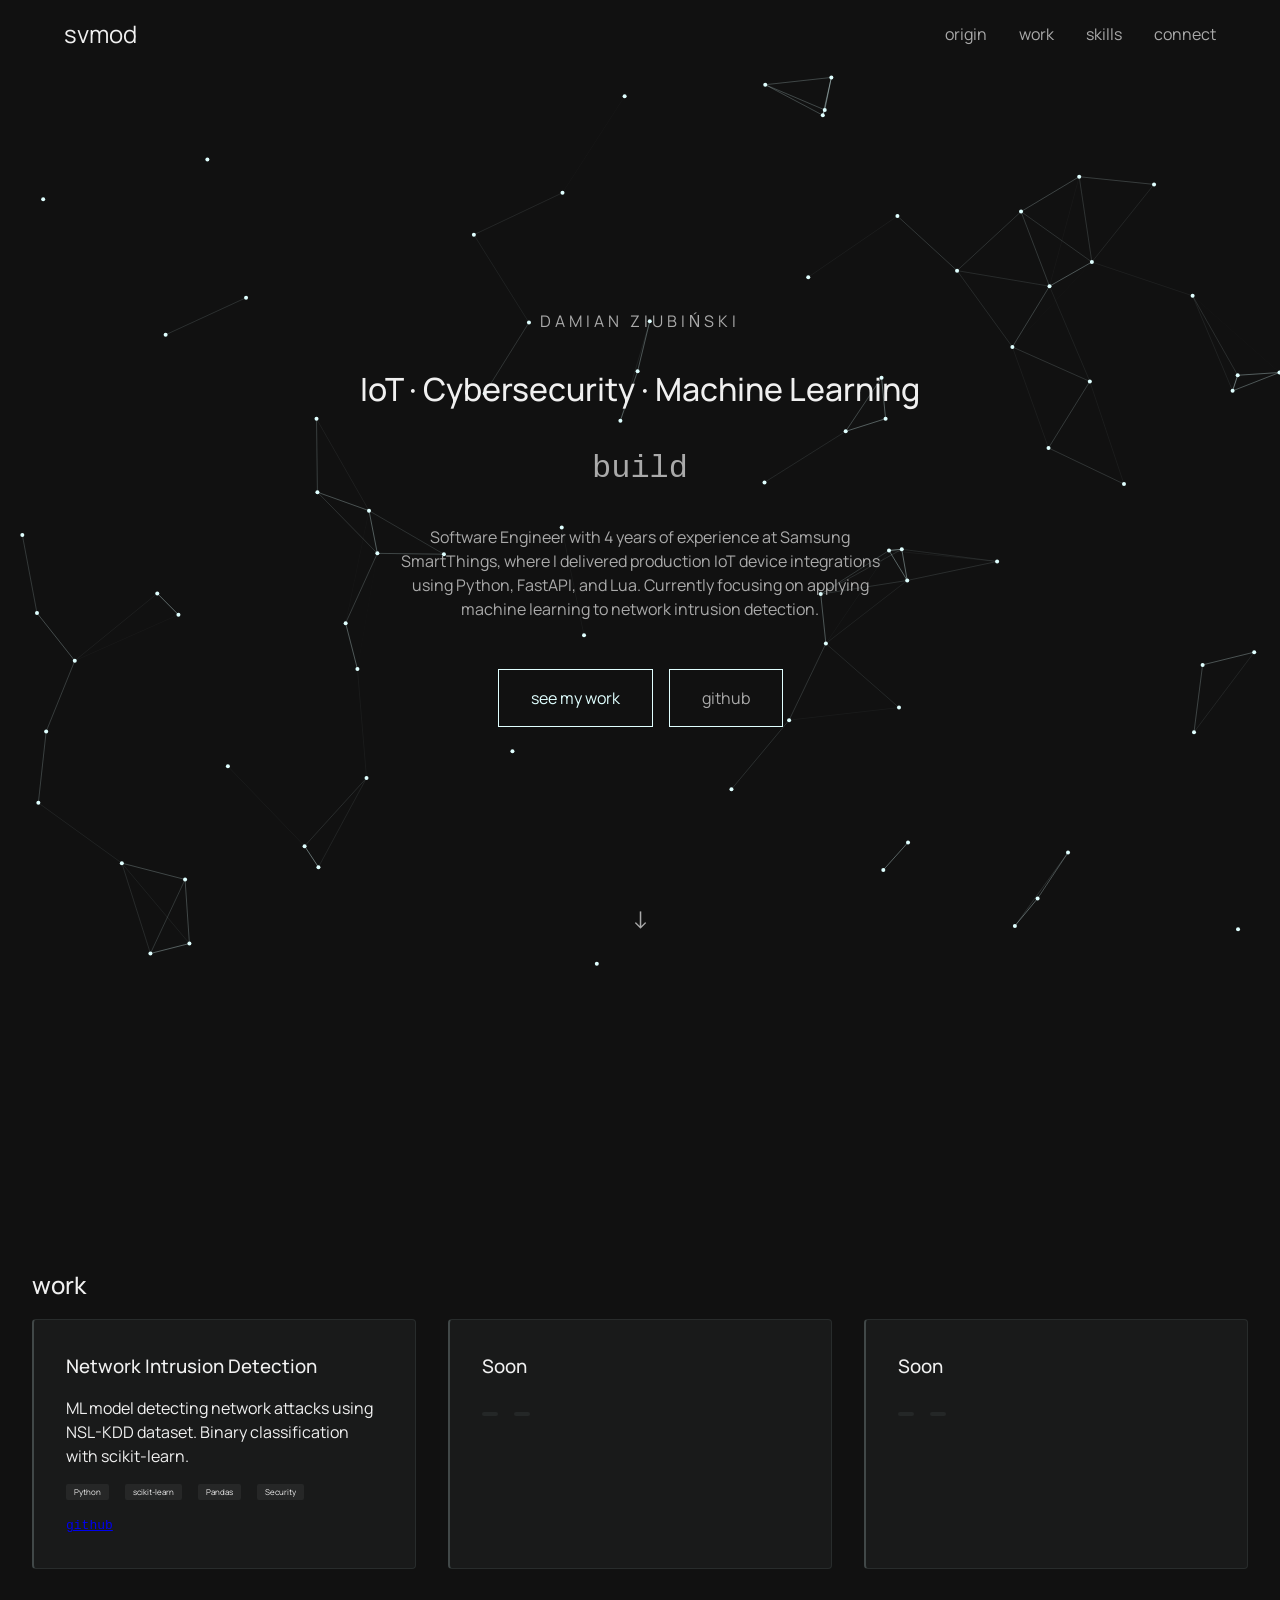
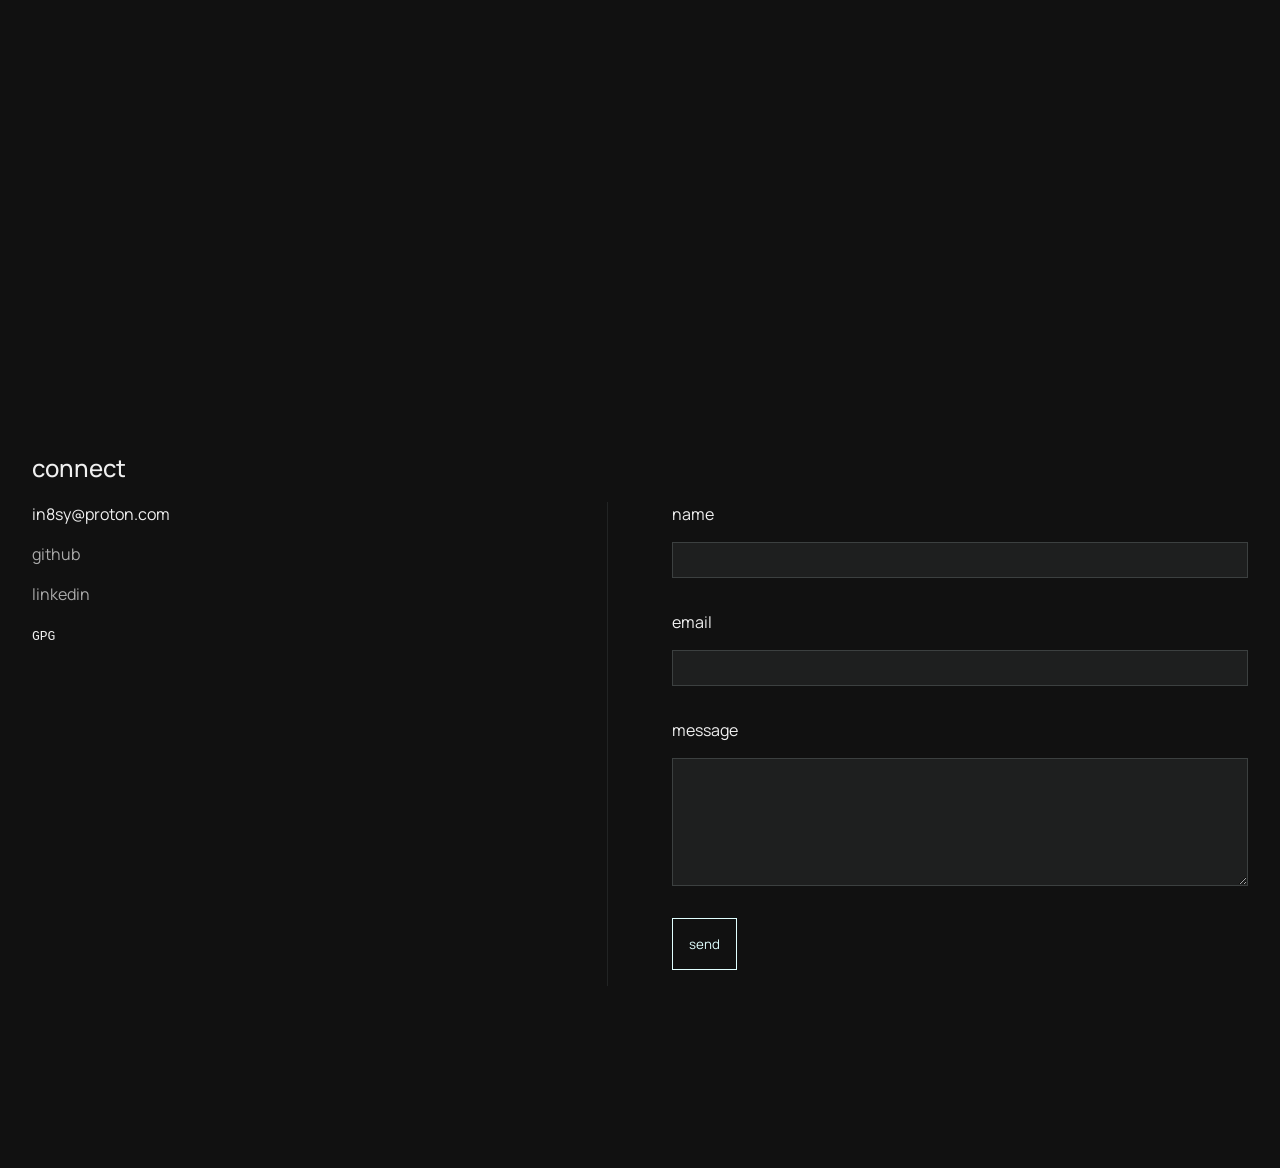
==== docs/index.html @ 34f1a05b "feat: restyle origin, add headera metatags, improve CSP" ====
<!doctype html>
<html lang="en">
    <head>
        <meta charset="UTF-8" />
        <meta name="viewport" content="width=device-width, initial-scale=1.0" />
        <meta
            http-equiv="Content-Security-Policy"
            content="default-src 'self'; form-action 'self' https://formspree.io; connect-src 'self' https://formspree.io"
        />
        <title>Damian-Ziubiński - IoT · Cybersecurity · ML Engineer</title>
        <meta
            name="description"
            content="Software engineer with 5 years in IT. Production IoT integrations at Samsung SmartThings — Python, FastAPI, Lua Edge Drivers. Postgraduate studies in machine learning and cybersecurity."
        />
        <link rel="canonical" href="https://svmod3.github.io/4ge/" />
        <meta name="referrer" content="strict-origin-when-cross-origin" />
        <meta name="theme-color" content="#111111" />

        <meta property="og:type" content="website" />
        <meta property="og:url" content="https://svmod3.github.io/4ge/" />
        <meta
            property="og:title"
            content="Damian-Ziubiński - IoT · Cybersecurity · ML "
        />
        <meta
            property="og:description"
            content="Production IoT at Samsung SmartThings. ML applied to network security."
        />

        <link
            rel="preload"
            href="./assets/fonts/manrope-v20-latin-regular.woff2"
            as="font"
            type="font/woff2"
            crossorigin
        />
        <link
            rel="preload"
            href="./assets/fonts/manrope-v20-latin-500.woff2"
            as="font"
            type="font/woff2"
            crossorigin
        />

        <link rel="stylesheet" href="./css/style.css" />
        <script src="./js/main.js" defer></script>

        <script type="application/ld+json">
            {
                "@context": "https://schema.org",
                "@type": "Person",
                "name": "Damian Ziubiński",
                "alternateName": "svmod",
                "url": "https://svmod3.github.io/4ge/",
                "jobTitle": "Software Engineer — IoT, Cybersecurity, ML",
                "worksFor": { "@type": "Organization", "name": "Samsung" },
                "sameAs": [
                    "https://github.com/svmod3",
                    "https://www.linkedin.com/in/TWOJ-LINKEDIN/"
                ],
                "knowsAbout": [
                    "IoT",
                    "Cybersecurity",
                    "Machine Learning",
                    "Python",
                    "FastAPI",
                    "Lua"
                ]
            }
        </script>
    </head>
    <body>
        <header>
            <a id="logo" class="logo" href="#">svmod</a>
            <nav id="menu" class="menu-style">
                <ul id="menu-container" class="menu-container">
                    <li><a href="#origin">origin</a></li>
                    <li><a href="#work">work</a></li>
                    <li><a href="#skills">skills</a></li>
                    <li><a href="#connect">connect</a></li>
                </ul>
            </nav>
        </header>

        <main>
            <section id="origin" class="section-container">
                <canvas id="origin-canvas" aria-hidden="true"> </canvas>
                <div id="origin-container">
                    <p class="origin-kicker">Damian Ziubiński</p>
                    <h1 class="origin-header">
                        IoT · Cybersecurity · Machine&nbsp;Learning
                    </h1>
                    <p
                        id="origin-rotator"
                        class="origin-rotator"
                        aria-hidden="true"
                    >
                        build
                    </p>

                    <p class="origin-pitch">
                        Software Engineer with 4 years of experience at Samsung
                        SmartThings, where I delivered production IoT device
                        integrations using Python, FastAPI, and Lua. Currently
                        focusing on applying machine learning to network
                        intrusion detection.
                    </p>

                    <div class="origin-links">
                        <a class="btn btn-primary" href="#work">see my work</a>
                        <a
                            class="btn"
                            href="https://github.com/svmod3"
                            target="_blank"
                            rel="noreferrer noopener"
                            >github</a
                        >
                    </div>
                </div>
                <a
                    class="scroll-hint"
                    href="#about"
                    aria-hidden="true"
                    tabindex="-1"
                    >↓</a
                >
            </section>
            <section id="work" class="section-container">
                <div id="work-content">
                    <h2 id="work-header">work</h2>
                    <div id="work-container" class="work-container">
                        <article class="work-article">
                            <h3>Network Intrusion Detection</h3>
                            <p>
                                ML model detecting network attacks using NSL-KDD
                                dataset. Binary classification with
                                scikit-learn.
                            </p>
                            <div class="work-tags">
                                <span>Python</span>
                                <span>scikit-learn</span>
                                <span>Pandas</span>
                                <span>Security</span>
                            </div>

                            <a
                                href="https://github.com/svmod3/network-intrusion-detection"
                                target="_blank"
                                rel="noreferrer noopener"
                            >
                                <code>github</code>
                            </a>
                        </article>
                        <article class="work-article">
                            <h3>Soon</h3>
                            <p></p>
                            <div class="work-tags">
                                <span></span>
                                <span></span>
                            </div>
                            <a
                                class="work-github-tag"
                                href="https://github.com/svmod3"
                                target="_blank"
                                rel="noreferrer noopener"
                                ><code></code
                            ></a>
                        </article>

                        <article class="work-article">
                            <h3>Soon</h3>
                            <p></p>
                            <div class="work-tags">
                                <span></span>
                                <span></span>
                            </div>
                            <a
                                class="work-github-tag"
                                href="https://github.com/svmod3"
                                target="_blank"
                                rel="noreferrer noopener"
                                ><code></code
                            ></a>
                        </article>
                    </div>
                </div>
            </section>
            <section id="connect" class="section-container">
                <div id="connect-content">
                    <h2>connect</h2>
                    <div id="connect-grid">
                        <address>
                            <span id="contact-email">e-mail</span>
                            <a
                                href="github"
                                target="_blank"
                                rel="noreferrer noopener"
                                >github</a
                            >
                            <a
                                href="www.linkedin.com/user"
                                target="_blank"
                                rel="noreferrer noopener"
                                >linkedin</a
                            >
                            <p><code>GPG</code></p>
                        </address>
                        <form>
                            <label for="name-input">name</label>
                            <input id="name-input" type="text" />
                            <span id="name-error" class="form-error"></span>
                            <label for="email-input">email</label>
                            <input id="email-input" type="email" />
                            <span id="email-error" class="form-error"></span>
                            <label for="message-input">message</label>
                            <textarea
                                id="message-input"
                                maxlength="500"
                            ></textarea>
                            <span id="message-error" class="form-error"></span>
                            <button type="submit">send</button>
                            <span
                                id="success-message"
                                class="form-success"
                            ></span>
                        </form>
                    </div>
                </div>
            </section>
        </main>
        <footer></footer>
    </body>
</html>
---- docs/css/style.css ----
@font-face {
    font-family: Manrope;
    src: url("../assets/fonts/manrope-v20-latin-300.woff2") format("woff2");
    font-weight: 300;
    font-style: normal;
    font-display: swap;
}

@font-face {
    font-family: Manrope;
    src: url("../assets/fonts/manrope-v20-latin-regular.woff2") format("woff2");
    font-weight: 400;
    font-style: normal;
    font-display: swap;
}

@font-face {
    font-family: Manrope;
    src: url("../assets/fonts/manrope-v20-latin-500.woff2") format("woff2");
    font-weight: 500;
    font-style: normal;
    font-display: swap;
}

@font-face {
    font-family: Manrope;
    src: url("../assets/fonts/manrope-v20-latin-700.woff2") format("woff2");
    font-weight: 700;
    font-style: normal;
    font-display: swap;
}

:root {
    --color-bg: #111111;
    --color-accent: #e0ffff;
    --color-text: #f0f0f0;
    --color-text-secondary: #aaaaaa;
    --color-error: darkred;
    --text-family: Manrope, sans-serif;

    --font-size-sm: 0.5rem;
    --font-size-md: 1rem;
    --font-size-lg: 1.5rem;
    --font-size-xl: 2rem;
    --font-size-2xl: 2.5rem;
    --font-size-3xl: 3rem;
    --font-size-4xl: 4rem;
    --font-size-5xl: 5rem;

    --space-xs: 4px;
    --space-sm: 8px;
    --space-md: 16px;
    --space-lg: 32px;
    --space-xl: 64px;
    --space-2xl: 128px;

    --transition-base: 0.3s ease;
}

*,
*::after,
*::before {
    box-sizing: border-box;
    margin: 0;
    padding: 0;
}

html {
    scroll-behavior: smooth;
}
body {
    background-color: var(--color-bg);
    font-family: var(--text-family);
    color: var(--color-text);
    margin: 0;
    min-height: 100vh;
    line-height: 1.5;
}

img,
video,
svg {
    display: block;
    max-width: 100%;
}

h1,
h2,
h3,
h4,
h5,
h6 {
    font-weight: 500;
}

header {
    position: sticky;
    top: 0;
    display: flex;
    justify-content: space-between;
    align-items: center;
    z-index: 10;
    padding: var(--space-md) var(--space-xl);
}

nav ul {
    display: flex;
    flex-direction: row;
    gap: var(--space-lg);
    list-style: none;
    padding: 0;
    z-index: 10;
}

nav ul li a {
    color: var(--color-text-secondary);
    text-decoration: none;
    transition: var(--transition-base);
}

nav ul li a:hover {
    color: var(--color-accent);
}

.logo {
    color: var(--color-text);
    text-decoration: none;
    font-size: var(--font-size-lg);
    transition: var(--transition-base);
    z-index: 10;
}

.logo:hover {
    color: var(--color-accent);
}

.section-container {
    position: relative;
    display: flex;
    justify-content: center;
    align-items: center;
    min-height: 100dvh;
}

#origin-canvas {
    position: absolute;
    top: 0;
    left: 0;
    width: 100%;
    height: 100%;
    z-index: 0;
}

#origin-container {
    position: relative;
    display: flex;
    flex-direction: column;
    align-items: center;
    z-index: 1;
    gap: var(--space-lg);
    padding: var(--space-lg);
    text-align: center;
}

.origin-kicker {
    font-size: var(--font-size-md);
    color: var(--color-text-secondary);
    letter-spacing: 0.25em;
    text-transform: uppercase;
}

.origin-rotator {
    font-family: monospace;
    font-size: var(--space-lg);
    color: var(--color-text-secondary);
    min-height: 1.4rem;
}

.origin-pitch {
    max-width: 48ch;
    color: var(--color-text-secondary);
}

#origin-container .origin-github-tag {
    display: block;
    text-align: center;
    text-decoration: inherit;
    font-size: var(--font-size-md);
    color: var(--color-text-secondary);
    transition: var(--transition-base);
}

#origin-container .origin-github-tag:hover {
    color: var(--color-accent);
}

.origin-header {
    font-size: var(--font-size-xl);
}

#origin-main-description {
    text-align: center;
    font-size: var(--font-size-lg);
    color: var(--color-text-secondary);
    letter-spacing: 0.15em;
    text-transform: lowercase;
    margin-bottom: var(--space-md);
}

.origin-links {
    display: flex;
    gap: var(--space-md);
    margin-top: var(--space-md);
}

.btn {
    display: inline-block;
    padding: var(--space-md) var(--space-lg);
    color: var(--color-text-secondary);
    text-decoration: none;
    border: 1px solid var(--color-accent);
    transition: var(--transition-base);
}

.btn:hover {
    color: var(--color-accent);
    border-color: var(--color-accent);
}

.btn-primary {
    color: var(--color-accent);
    border-color: var(--color-accent);
}

.btn-primary:hover {
    background: rgba(224, 255, 255, 0.08);
}

.scroll-hint {
    position: absolute;
    bottom: var(--space-lg);
    left: 50%;
    transform: translateX(-50%);
    color: var(--color-text-secondary);
    text-decoration: none;
    font-size: var(--font-size-lg);
    animation: bob 2s ease-in-out infinite;
    z-index: 1;
}

#work-content {
    display: flex;
    flex-direction: column;
    width: 100%;
    max-width: 1400px;
    padding: var(--space-lg);
    gap: var(--space-md);
}

#work-container {
    display: grid;
    grid-template-columns: repeat(auto-fit, minmax(300px, 1fr));
    width: 100%;
    gap: var(--space-lg);
}

#work-container .work-github-tag {
    display: block;
    text-decoration: inherit;
    font-size: var(--font-size-md);
    color: var(--color-text-secondary);
    transition: var(--transition-base);
    margin-top: auto;
}

#work-container .work-github-tag:hover {
    color: var(--color-accent);
}

.work-article {
    background: rgba(224, 255, 255, 0.04);
    padding: var(--space-lg);
    display: flex;
    flex-direction: column;
    gap: var(--space-md);
    border-radius: 4px;
    border: 1px solid rgba(224, 255, 255, 0.08);
    border-left: 2px solid rgba(224, 255, 255, 0.2);
    transition:
        background var(--transition-base),
        border-color var(--transition-base),
        border-left-color var(--transition-base);
}

.work-article:hover {
    background: rgba(224, 255, 255, 0.06);
    border-color: rgba(224, 255, 255, 0.12);
    border-left-color: var(--color-accent);
}

.work-tags {
    display: flex;
    flex-wrap: wrap;
    gap: var(--space-md);
}

.work-tags span {
    background: rgba(224, 255, 255, 0.06);
    padding: 2px 8px;
    font-size: var(--font-size-sm);
    border-radius: 2px;
}

.work-article a {
    width: 25%;
}

.work-article a code {
    text-align: left;
    display: block;
    width: 100%;
}

#connect-content {
    display: flex;
    flex-direction: column;
    width: 100%;
    max-width: 1400px;
    padding: var(--space-lg);
    gap: var(--space-md);
}

#connect-grid {
    display: grid;
    grid-template-columns: 1fr 1fr;
    gap: var(--space-xl);
}

address {
    display: flex;
    flex-direction: column;
    font-style: normal;
    gap: var(--space-md);
    border-right: 1px solid rgba(224, 255, 255, 0.08);
    padding-right: var(--space-xl);
}

address a {
    color: var(--color-text-secondary);
    text-decoration: none;
    transition: var(--transition-base);
}

address a:hover {
    color: var(--color-accent);
}

form {
    display: flex;
    flex-direction: column;
    gap: var(--space-md);
}
textarea {
    min-height: var(--space-2xl);
}

input,
textarea {
    font-family: inherit;
    background: rgba(224, 255, 255, 0.06);
    border: 1px solid rgba(224, 255, 255, 0.15);
    color: var(--color-text-secondary);
    padding: var(--space-sm);
}

input:focus,
textarea:focus {
    outline: none;
    border-color: var(--color-accent);
}

button {
    font-family: inherit;
    border: 1px solid var(--color-accent);
    color: var(--color-accent);
    background: transparent;
    padding: var(--space-md);
    cursor: pointer;
    transition: var(--transition-base);
    align-self: flex-start;
}

.form-success {
    color: var(--color-accent);
    font-size: var(--font-size-md);
}

.form-error {
    display: block;
    font-size: var(--font-size-md);
    color: var(--color-error);
}

button:hover {
    background: rgba(224, 255, 255, 0.06);
}
@media (max-width: 768px) {
    #origin-container h1 {
        font-size: var(--font-size-2xl);
    }
    #connect-grid {
        grid-template-columns: 1fr;
    }
    header {
        padding: var(--space-md) var(--space-md);
    }
    .logo {
        font-size: var(--font-size-lg);
    }
}

@keyframes glitch {
    0% {
        transform: none;
        text-shadow: none;
        opacity: 1;
    }
    8% {
        transform: skewX(-15deg) translateX(-4px);
        text-shadow:
            4px 0 #ff0040,
            -4px 0 #00ffff;
        opacity: 0.8;
    }
    11% {
        transform: skewX(12deg) translateX(3px);
        text-shadow:
            -3px 0 #ff0040,
            3px 0 #00ffff;
        opacity: 0.9;
    }
    14% {
        transform: none;
        text-shadow: none;
        opacity: 1;
    }
    35% {
        transform: none;
        text-shadow: none;
        opacity: 1;
    }
    36% {
        transform: skewX(-8deg) translateX(5px);
        text-shadow: 5px 0 #ff0040;
        opacity: 0.7;
    }
    38% {
        transform: skewX(20deg) translateX(-2px);
        text-shadow: -2px 0 #00ffff;
        opacity: 0.9;
    }
    40% {
        transform: none;
        text-shadow: none;
        opacity: 1;
    }
    73% {
        transform: none;
        text-shadow: none;
        opacity: 1;
    }
    74% {
        transform: skewX(5deg) translateX(-3px);
        text-shadow:
            3px 0 #ff0040,
            -1px 0 #00ffff;
        opacity: 0.8;
    }
    76% {
        transform: none;
        text-shadow: none;
        opacity: 1;
    }
    100% {
        transform: none;
        text-shadow: none;
        opacity: 1;
    }
}

.glitch {
    animation: glitch 0.4s steps(1) forwards;
}
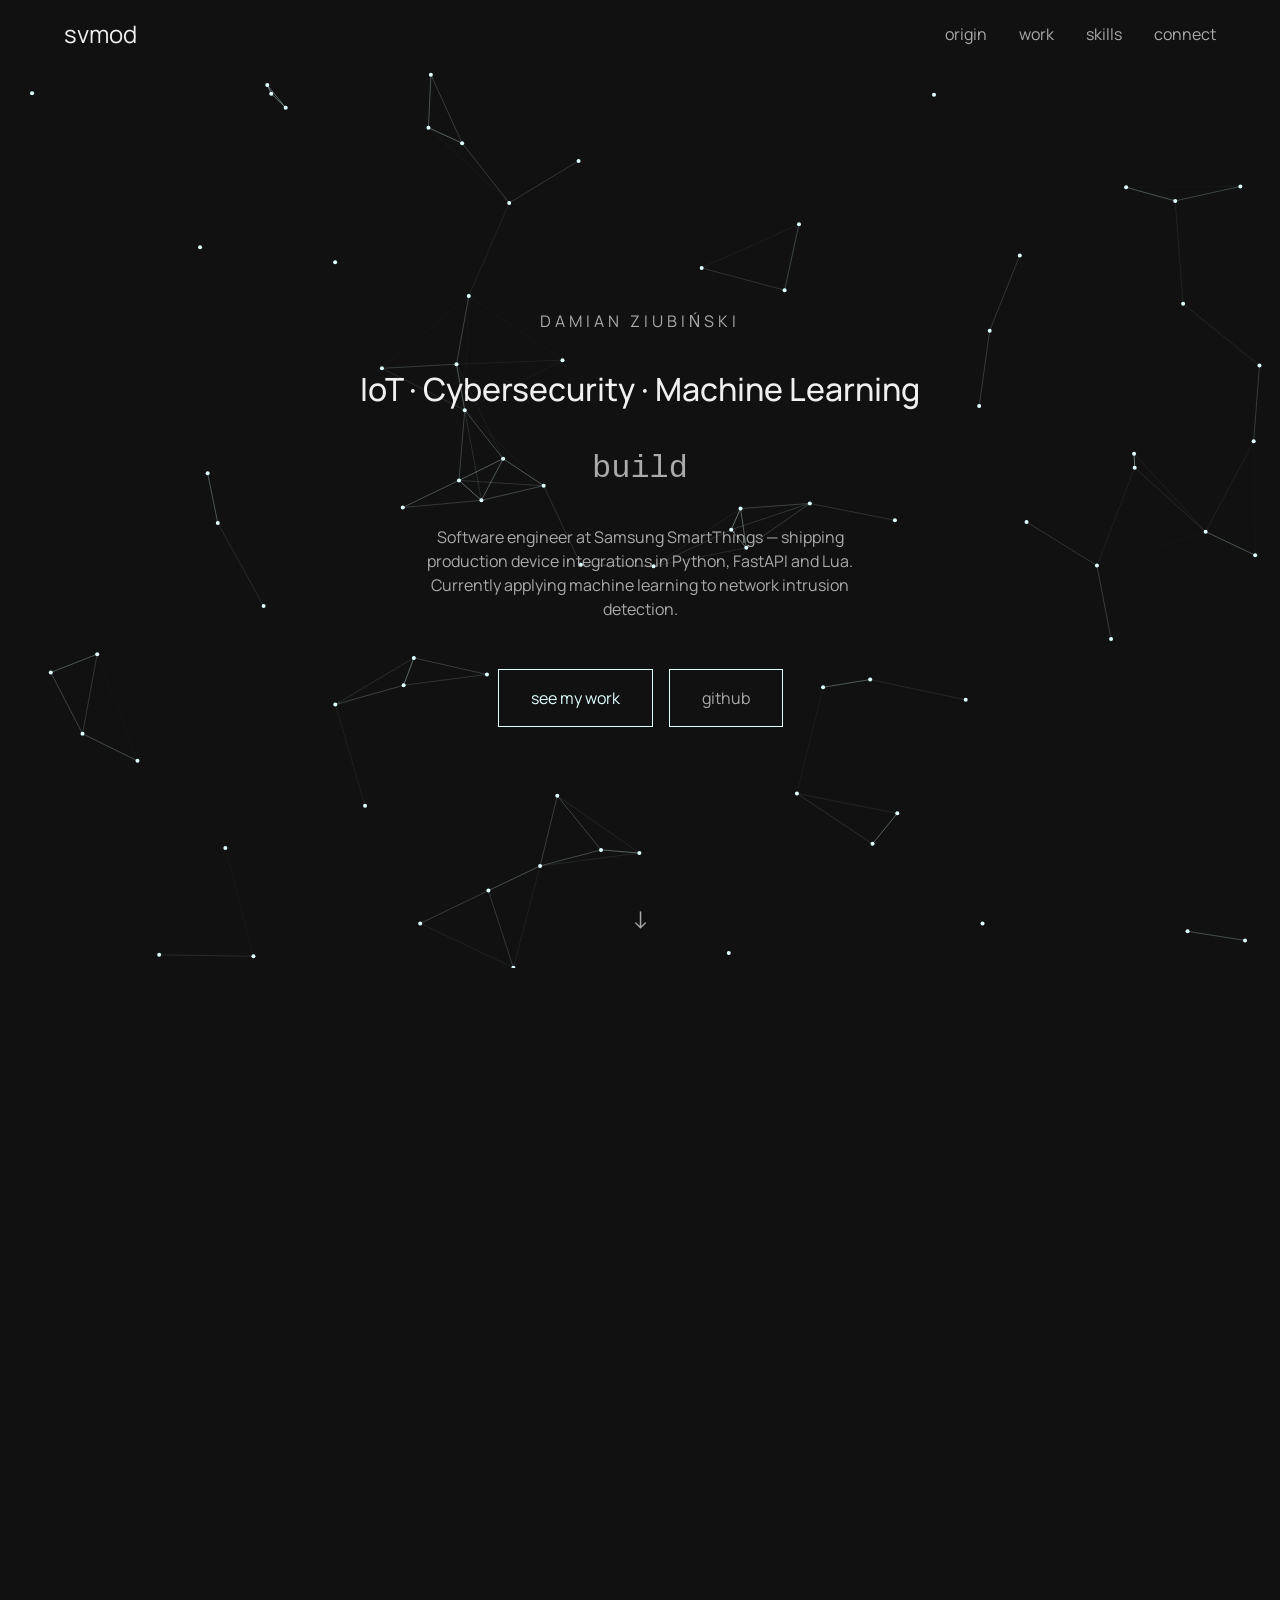
==== commit 0e6163c9: "feat: add sections reveal animation" ====
--- a/docs/index.html
+++ b/docs/index.html
@@ -99,10 +99,9 @@
                     </p>
 
                     <p class="origin-pitch">
-                        Software Engineer with 4 years of experience at Samsung
-                        SmartThings, where I delivered production IoT device
-                        integrations using Python, FastAPI, and Lua. Currently
-                        focusing on applying machine learning to network
+                        Software engineer at Samsung SmartThings — shipping
+                        production device integrations in Python, FastAPI and
+                        Lua. Currently applying machine learning to network
                         intrusion detection.
                     </p>
 
@@ -126,7 +125,7 @@
                 >
             </section>
             <section id="work" class="section-container">
-                <div id="work-content">
+                <div id="work-content" class="section-content">
                     <h2 id="work-header">work</h2>
                     <div id="work-container" class="work-container">
                         <article class="work-article">
@@ -186,7 +185,7 @@
                 </div>
             </section>
             <section id="connect" class="section-container">
-                <div id="connect-content">
+                <div id="connect-content" class="section-content">
                     <h2>connect</h2>
                     <div id="connect-grid">
                         <address>
--- a/docs/css/style.css
+++ b/docs/css/style.css
@@ -141,7 +141,14 @@
     align-items: center;
     min-height: 100dvh;
 }
-
+.section-content {
+    display: flex;
+    flex-direction: column;
+    width: 100%;
+    max-width: 1200px;
+    padding: var(--space-lg);
+    gap: var(--space-lg);
+}
 #origin-canvas {
     position: absolute;
     top: 0;
@@ -404,6 +411,20 @@
 button:hover {
     background: rgba(224, 255, 255, 0.06);
 }
+
+.reveal {
+    opacity: 0;
+    transform: translateY(16px);
+    transition:
+        opacity 0.6s ease,
+        transform 0.6s ease;
+}
+
+.reveal.revealed {
+    opacity: 1;
+    transform: none;
+}
+
 @media (max-width: 768px) {
     #origin-container h1 {
         font-size: var(--font-size-2xl);
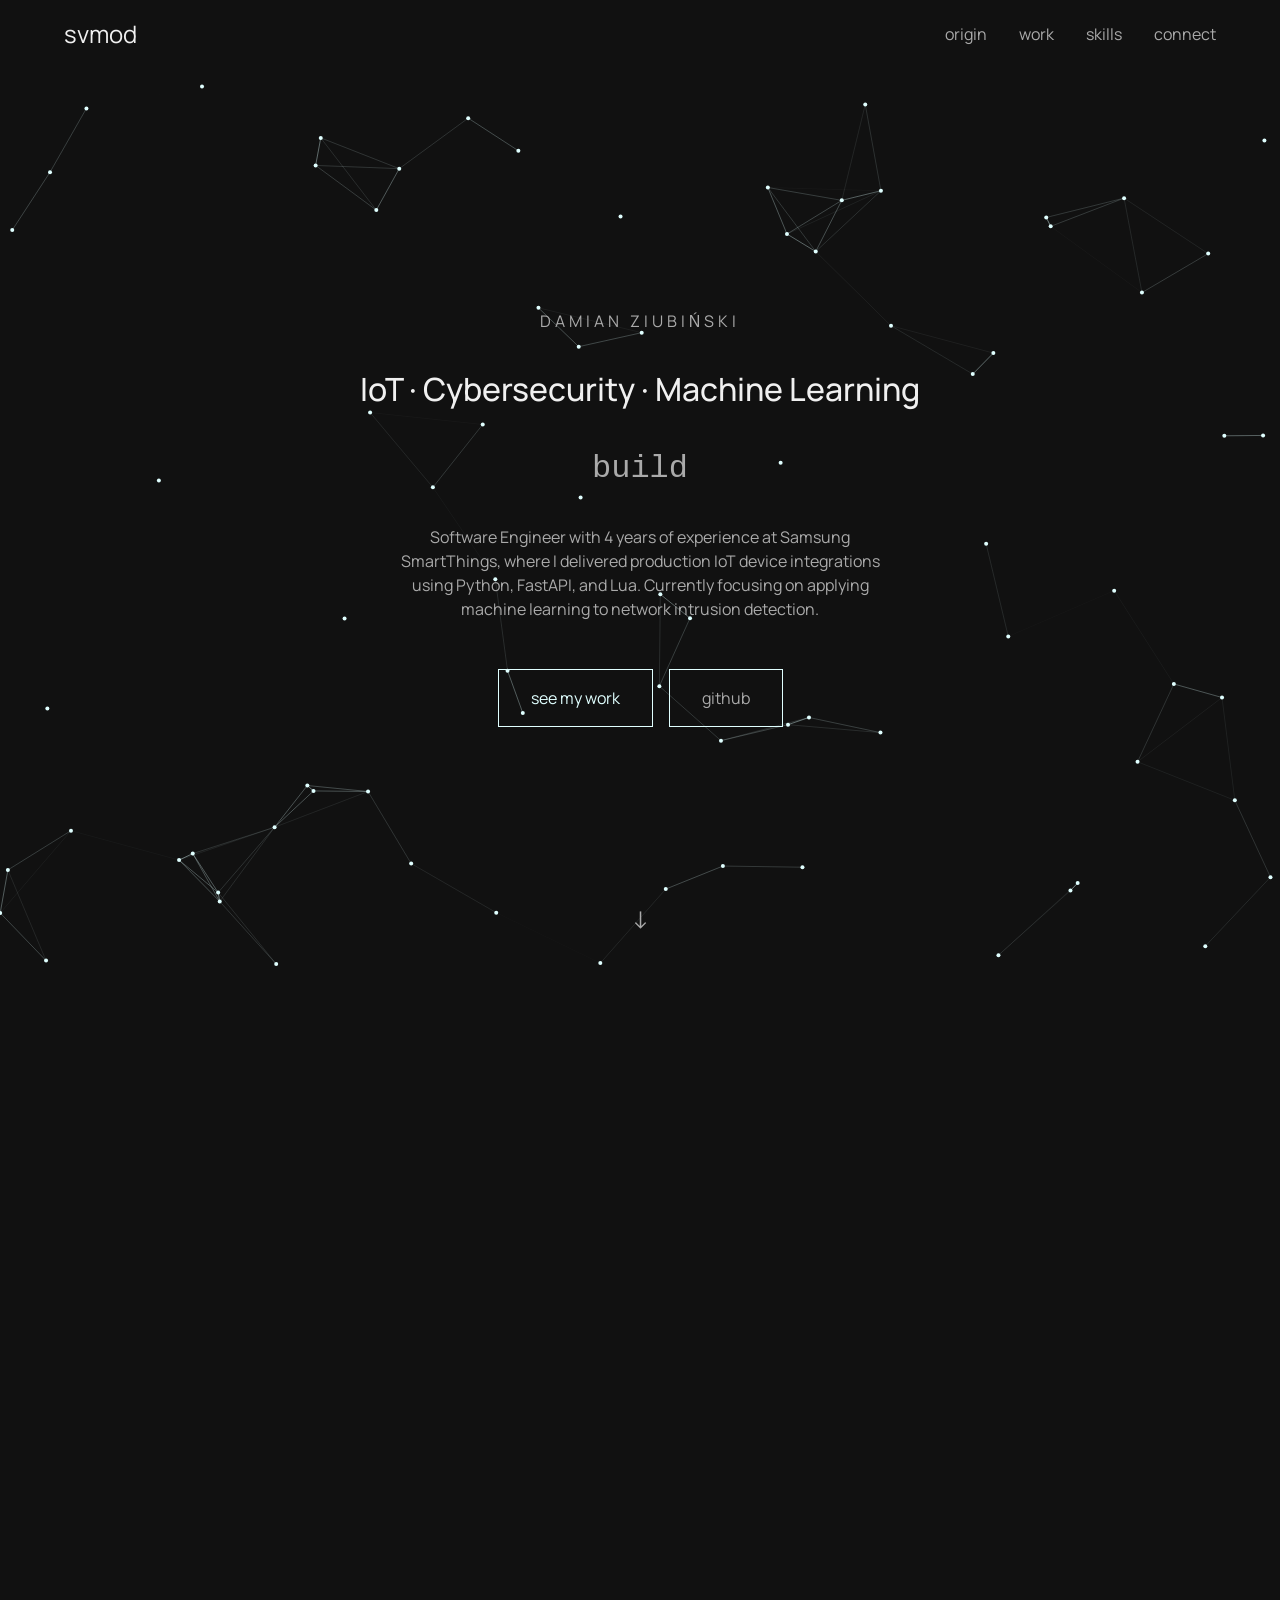
==== commit f12e2b07: "feat: add about section restyle section container class" ====
--- a/docs/index.html
+++ b/docs/index.html
@@ -99,9 +99,10 @@
                     </p>
 
                     <p class="origin-pitch">
-                        Software engineer at Samsung SmartThings — shipping
-                        production device integrations in Python, FastAPI and
-                        Lua. Currently applying machine learning to network
+                        Software Engineer with 4 years of experience at Samsung
+                        SmartThings, where I delivered production IoT device
+                        integrations using Python, FastAPI, and Lua. Currently
+                        focusing on applying machine learning to network
                         intrusion detection.
                     </p>
 
@@ -124,6 +125,62 @@
                     >↓</a
                 >
             </section>
+
+            <section id="about" class="section-container">
+                <div class="section-content">
+                    <h2><span class="section-prefix">01</span> about</h2>
+
+                    <div class="about-grid">
+                        <div class="about-text">
+                            <p>
+                                Over 5 years in IT. At
+                                <strong>Samsung SmartThings</strong>, I built
+                                and maintained production integrations for IoT
+                                devices — Python/FastAPI services and Lua Edge
+                                Drivers running on hubs in real households,
+                                where an update that broke device pairing meant
+                                a support ticket, not just a code review
+                                comment.
+                            </p>
+                            <p>
+                                I hold a Bachelor's degree in
+                                <strong>cybersecurity</strong> and have
+                                completed a postgraduate program in
+                                <strong>machine learning</strong>. My core focus
+                                is on gaining expert-level knowledge in applying
+                                machine learning to cybersecurity, leveraging ML
+                                to monitor and protect rapidly growing attack
+                                surfaces at scale.
+                            </p>
+                            <p class="about-aside">
+                                Off keyboard: 3:23 marathon, 100&nbsp;km ultra,
+                                Muay Thai. Same approach — consistent work over
+                                long distances.
+                            </p>
+                        </div>
+                        <ul class="about-facts">
+                            <li>
+                                <strong>Samsung SmartThings</strong>
+                                production IoT — Python / FastAPI / Lua Edge
+                                Drivers
+                            </li>
+                            <li>
+                                <strong>Bachelor's degree - Cybersec</strong>
+                                cybersecurity studies, completed
+                            </li>
+                            <li>
+                                <strong>Postgraduate - ML</strong>
+                                machine learning studies, completed
+                            </li>
+                            <li>
+                                <strong>5 yrs</strong>
+                                professional experience in IT
+                            </li>
+                        </ul>
+                    </div>
+                </div>
+            </section>
+
             <section id="work" class="section-container">
                 <div id="work-content" class="section-content">
                     <h2 id="work-header">work</h2>
--- a/docs/css/style.css
+++ b/docs/css/style.css
@@ -36,6 +36,8 @@
     --color-text: #f0f0f0;
     --color-text-secondary: #aaaaaa;
     --color-error: darkred;
+    --color-border: rgba(224, 255, 255, 0.08);
+    --color-border-strong: rgba(224, 255, 255, 0.2);
     --text-family: Manrope, sans-serif;
 
     --font-size-sm: 0.5rem;
@@ -140,6 +142,7 @@
     justify-content: center;
     align-items: center;
     min-height: 100dvh;
+    padding: var(--space-xl) 0;
 }
 .section-content {
     display: flex;
@@ -255,14 +258,55 @@
     z-index: 1;
 }
 
-#work-content {
-    display: flex;
-    flex-direction: column;
-    width: 100%;
-    max-width: 1400px;
-    padding: var(--space-lg);
+/* ABOUT  */
+.about-grid {
+    display: grid;
+    grid-template-columns: 2fr 1fr;
+    gap: var(--space-xl);
+}
+
+.about-text {
+    display: flex;
+    flex-direction: column;
     gap: var(--space-md);
-}
+    max-width: 65ch;
+}
+
+.about-text strong {
+    color: var(--color-accent);
+    font-weight: 500;
+}
+
+.about-aside {
+    color: var(--color-text-secondary);
+    font-size: var(--font-size-md);
+    border-top: 1px solid var(--color-border);
+    padding-top: var(--space-md);
+}
+
+.about-facts {
+    list-style: none;
+    display: flex;
+    flex-direction: column;
+    gap: var(--space-lg);
+    border-left: 1px solid var(--color-border);
+    padding-left: var(--space-lg);
+    align-self: start;
+}
+
+.about-facts li {
+    display: flex;
+    flex-direction: column;
+    color: var(--color-text-secondary);
+    font-size: var(--font-size-md);
+}
+
+.about-facts strong {
+    color: var(--color-accent);
+    font-weight: 500;
+}
+
+/* WORK */
 
 #work-container {
     display: grid;
@@ -328,15 +372,6 @@
     width: 100%;
 }
 
-#connect-content {
-    display: flex;
-    flex-direction: column;
-    width: 100%;
-    max-width: 1400px;
-    padding: var(--space-lg);
-    gap: var(--space-md);
-}
-
 #connect-grid {
     display: grid;
     grid-template-columns: 1fr 1fr;
@@ -426,8 +461,8 @@
 }
 
 @media (max-width: 768px) {
-    #origin-container h1 {
-        font-size: var(--font-size-2xl);
+    #origin-header {
+        font-size: var(--font-size-lg);
     }
     #connect-grid {
         grid-template-columns: 1fr;
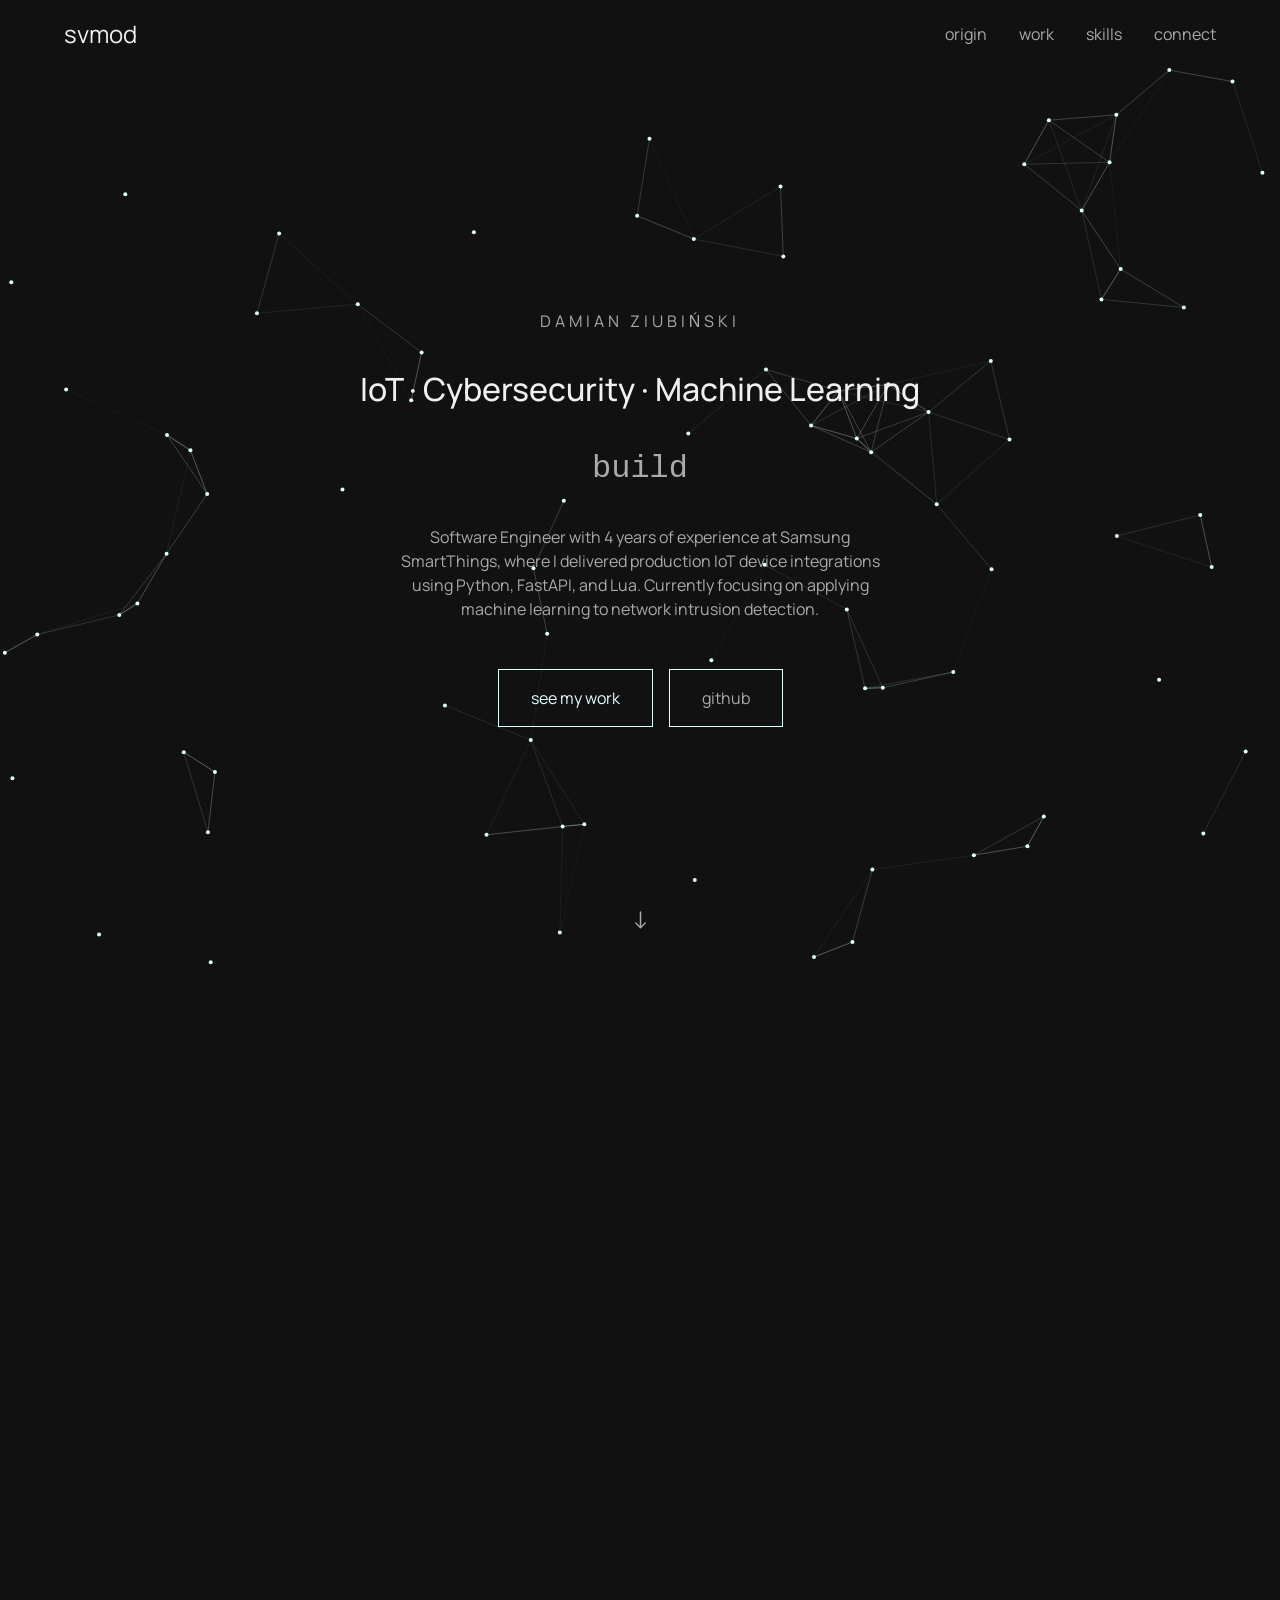
==== commit 9f8a0914: "feat: refactor about section" ====
--- a/docs/index.html
+++ b/docs/index.html
@@ -152,11 +152,6 @@
                                 to monitor and protect rapidly growing attack
                                 surfaces at scale.
                             </p>
-                            <p class="about-aside">
-                                Off keyboard: 3:23 marathon, 100&nbsp;km ultra,
-                                Muay Thai. Same approach — consistent work over
-                                long distances.
-                            </p>
                         </div>
                         <ul class="about-facts">
                             <li>
--- a/docs/css/style.css
+++ b/docs/css/style.css
@@ -152,6 +152,13 @@
     padding: var(--space-lg);
     gap: var(--space-lg);
 }
+
+.section-prefix {
+    color: var(--color-text-secondary);
+    font-size: var(--font-size-md);
+    font-family: monospace;
+    margin-right: var(--space-sm);
+}
 #origin-canvas {
     position: absolute;
     top: 0;
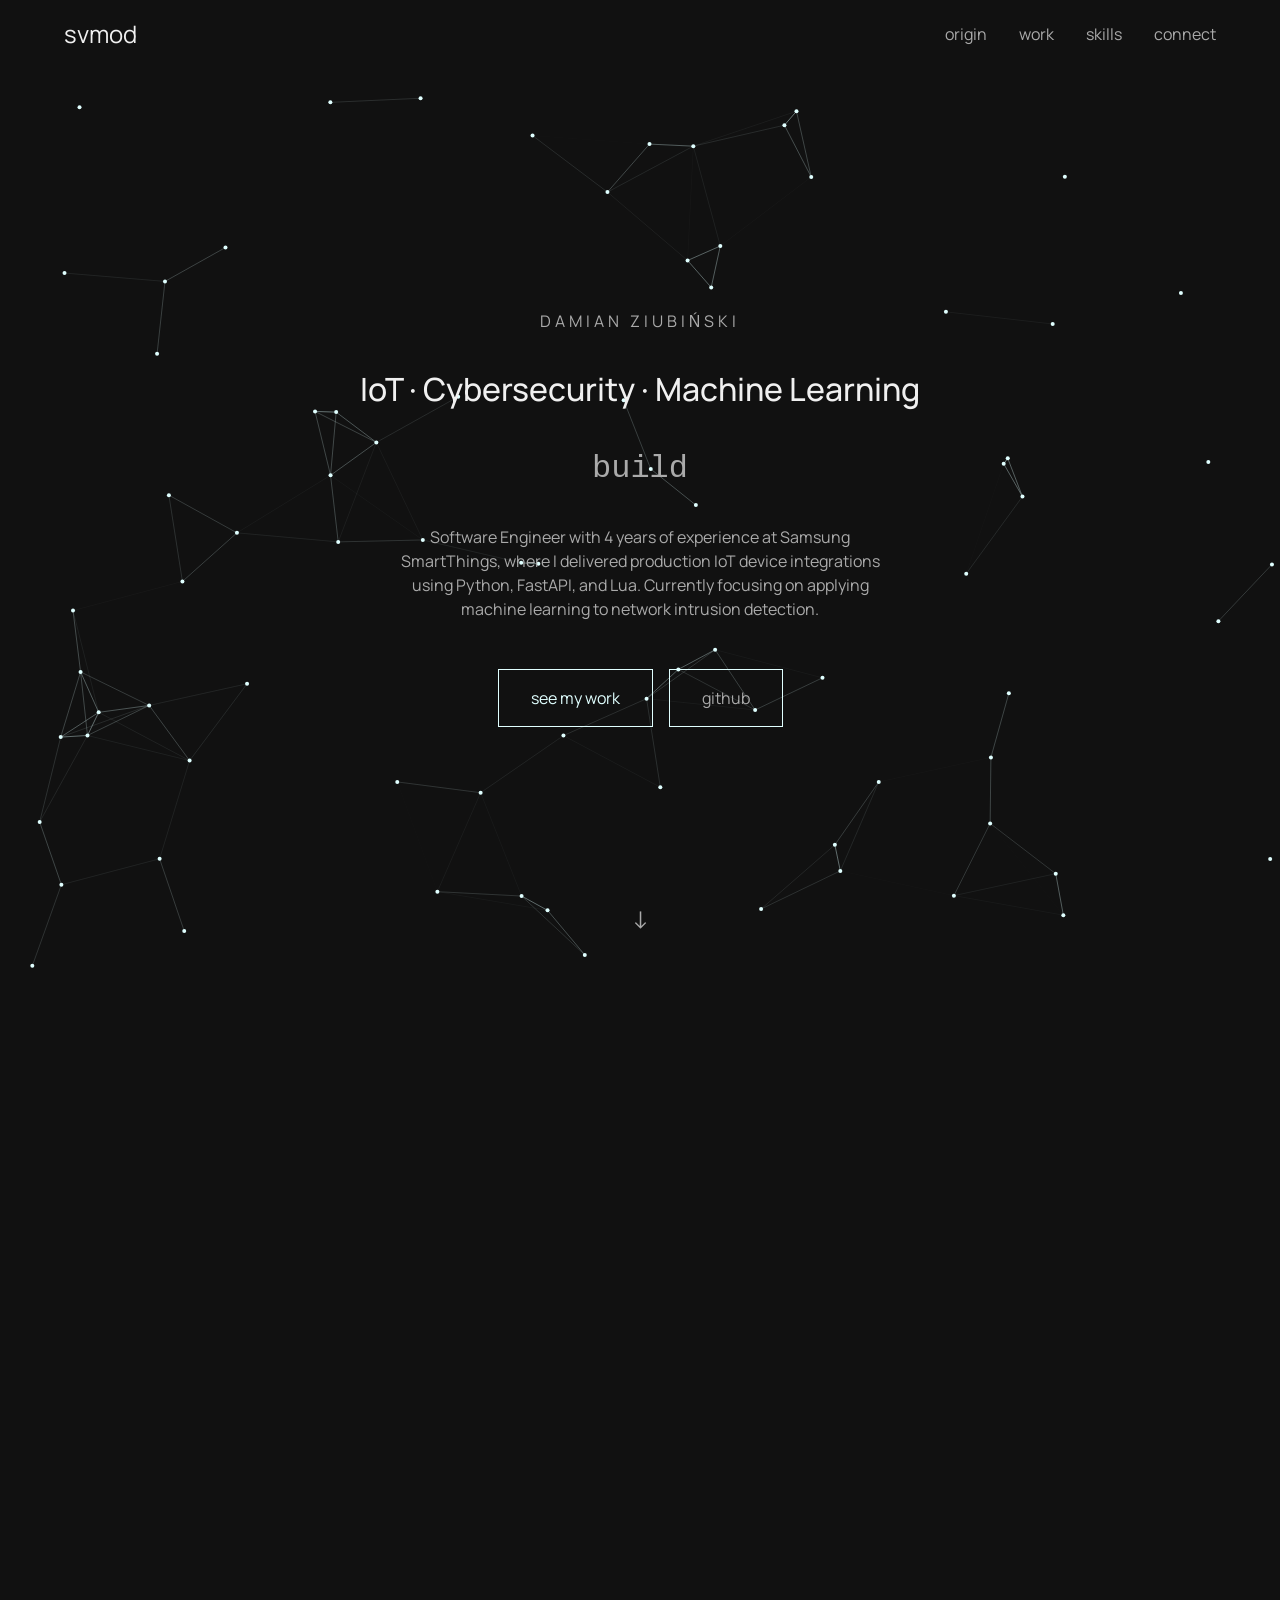
==== commit fb0c76de: "feat: add project description, refactor projects section styling" ====
--- a/docs/index.html
+++ b/docs/index.html
@@ -178,30 +178,104 @@
 
             <section id="work" class="section-container">
                 <div id="work-content" class="section-content">
-                    <h2 id="work-header">work</h2>
+                    <h2><span class="section-prefix">02</span> work</h2>
                     <div id="work-container" class="work-container">
                         <article class="work-article">
-                            <h3>Network Intrusion Detection</h3>
-                            <p>
-                                ML model detecting network attacks using NSL-KDD
-                                dataset. Binary classification with
-                                scikit-learn.
+                            <header class="work-article-header">
+                                <h3>Network Intrusion Detection</h3>
+                                <span class="work-status">in progress</span>
+                            </header>
+                            <p class="work-problem">
+                                Signature-based IDS misses novel attacks. Can a
+                                supervised model classify malicious network
+                                flows without hand-written rules, and how well
+                                does it generalize to unseen zero-day exploits?
                             </p>
+                            <ul class="work-details">
+                                <li>
+                                    Binary classification on the NSL-KDD dataset
+                                    (~148k network flows) evaluating the
+                                    generalization gap.
+                                </li>
+                                <li>
+                                    Built an end-to-end inference pipeline using
+                                    <strong>Random Forest</strong>, securing 97%
+                                    precision on attacks.
+                                </li>
+                                <li>
+                                    Exposed the model as a production-ready,
+                                    high-performance
+                                    <strong>FastAPI web service</strong> for
+                                    real-time traffic analysis.
+                                </li>
+                                <li>
+                                    Current best (Official Test Set):
+                                    <strong>F1 0.76 / Recall 0.63</strong>
+                                    (Proves near-perfect 1.00 F1 on known
+                                    patterns, highlighting the zero-day
+                                    challenge).
+                                </li>
+                                <li>
+                                    Next: Neural Network (MLP) implementation,
+                                    feature scaling refinement, and live packet
+                                    sniffing via Scapy on Raspberry Pi.
+                                </li>
+                            </ul>
                             <div class="work-tags">
                                 <span>Python</span>
                                 <span>scikit-learn</span>
                                 <span>Pandas</span>
+                                <span>FastAPI</span>
+                                <span>MLOps</span>
                                 <span>Security</span>
                             </div>
-
-                            <a
+                            <a
+                                class="work-link"
                                 href="https://github.com/svmod3/network-intrusion-detection"
                                 target="_blank"
                                 rel="noreferrer noopener"
+                                aria-label="Network Intrusion Detection — code on GitHub"
+                                ><code
+                                    >github → code &amp; production api</code
+                                ></a
                             >
-                                <code>github</code>
-                            </a>
                         </article>
+                        <article class="work-article work-article--next">
+                            <header class="work-article-header">
+                                <h3>What's next</h3>
+                            </header>
+                            <p class="work-problem">
+                                Ideas queued at the Machine Learning × Network
+                                Security intersection — transitioning to Deep
+                                Learning architectures (MLP), building
+                                continuous live-traffic feature aggregators, and
+                                solving the generalization gap for zero-day
+                                threat detection. Watch the repo for updates.
+                            </p>
+                            <a
+                                class="work-link"
+                                href="https://github.com/svmod3"
+                                target="_blank"
+                                rel="noreferrer noopener"
+                                ><code>github → all repositories</code></a
+                            >
+                        </article>
+                        <!--<article class="work-article">-->
+                        <!--<h3>Soon</h3>
+                            <p></p>
+                            <div class="work-tags">
+                                <span></span>
+                                <span></span>
+                            </div>
+                            <a
+                                class="work-github-tag"
+                                href="https://github.com/svmod3"
+                                target="_blank"
+                                rel="noreferrer noopener"
+                                ><code></code
+                            ></a>
+                        </article>
+
                         <article class="work-article">
                             <h3>Soon</h3>
                             <p></p>
@@ -216,29 +290,13 @@
                                 rel="noreferrer noopener"
                                 ><code></code
                             ></a>
-                        </article>
-
-                        <article class="work-article">
-                            <h3>Soon</h3>
-                            <p></p>
-                            <div class="work-tags">
-                                <span></span>
-                                <span></span>
-                            </div>
-                            <a
-                                class="work-github-tag"
-                                href="https://github.com/svmod3"
-                                target="_blank"
-                                rel="noreferrer noopener"
-                                ><code></code
-                            ></a>
-                        </article>
+                        </article>-->
                     </div>
                 </div>
             </section>
             <section id="connect" class="section-container">
                 <div id="connect-content" class="section-content">
-                    <h2>connect</h2>
+                    <h2><span class="section-prefix">03</span> connect</h2>
                     <div id="connect-grid">
                         <address>
                             <span id="contact-email">e-mail</span>
--- a/docs/css/style.css
+++ b/docs/css/style.css
@@ -315,51 +315,73 @@
 
 /* WORK */
 
-#work-container {
+.work-container {
     display: grid;
-    grid-template-columns: repeat(auto-fit, minmax(300px, 1fr));
-    width: 100%;
+    grid-template-columns: repeat(auto-fit, minmax(320px, 1fr));
     gap: var(--space-lg);
 }
 
-#work-container .work-github-tag {
-    display: block;
-    text-decoration: inherit;
-    font-size: var(--font-size-md);
-    color: var(--color-text-secondary);
-    transition: var(--transition-base);
-    margin-top: auto;
-}
-
-#work-container .work-github-tag:hover {
-    color: var(--color-accent);
-}
-
-.work-article {
-    background: rgba(224, 255, 255, 0.04);
+article {
+    background: var(--color-bg-raised);
     padding: var(--space-lg);
     display: flex;
     flex-direction: column;
     gap: var(--space-md);
     border-radius: 4px;
-    border: 1px solid rgba(224, 255, 255, 0.08);
-    border-left: 2px solid rgba(224, 255, 255, 0.2);
+    border: 1px solid var(--color-border);
+    border-left: 2px solid var(--color-border-strong);
     transition:
         background var(--transition-base),
-        border-color var(--transition-base),
-        border-left-color var(--transition-base);
+        border-color var(--transition-base);
 }
 
 .work-article:hover {
     background: rgba(224, 255, 255, 0.06);
-    border-color: rgba(224, 255, 255, 0.12);
     border-left-color: var(--color-accent);
 }
 
+.work-article--next {
+    border-style: dashed;
+    justify-content: center;
+}
+
+.work-article-header {
+    display: flex;
+    justify-content: space-between;
+    align-items: baseline;
+    gap: var(--space-md);
+}
+
+.work-status {
+    font-size: var(--font-size-sm);
+    color: var(--color-accent);
+    border: 1px solid var(--color-border-strong);
+    padding: 2px 8px;
+    border-radius: 2px;
+    white-space: nowrap;
+}
+
+.work-problem {
+    color: var(--color-text-secondary);
+}
+
+.work-details {
+    list-style: none;
+    display: flex;
+    flex-direction: column;
+    gap: var(--space-xs);
+    font-size: var(--font-size-md);
+}
+
+.work-details li::before {
+    content: "— ";
+    color: var(--color-text-secondary);
+}
+
 .work-tags {
     display: flex;
     flex-wrap: wrap;
-    gap: var(--space-md);
+    gap: var(--space-sm);
 }
 
 .work-tags span {
@@ -369,14 +391,17 @@
     border-radius: 2px;
 }
 
-.work-article a {
-    width: 25%;
-}
-
-.work-article a code {
-    text-align: left;
-    display: block;
-    width: 100%;
+.work-link {
+    width: fit-content;
+    margin-top: auto;
+    text-decoration: none;
+    font-size: var(--font-size-md);
+    color: var(--color-text-secondary);
+    transition: var(--transition-base);
+}
+
+.work-link:hover {
+    color: var(--color-accent);
 }
 
 #connect-grid {
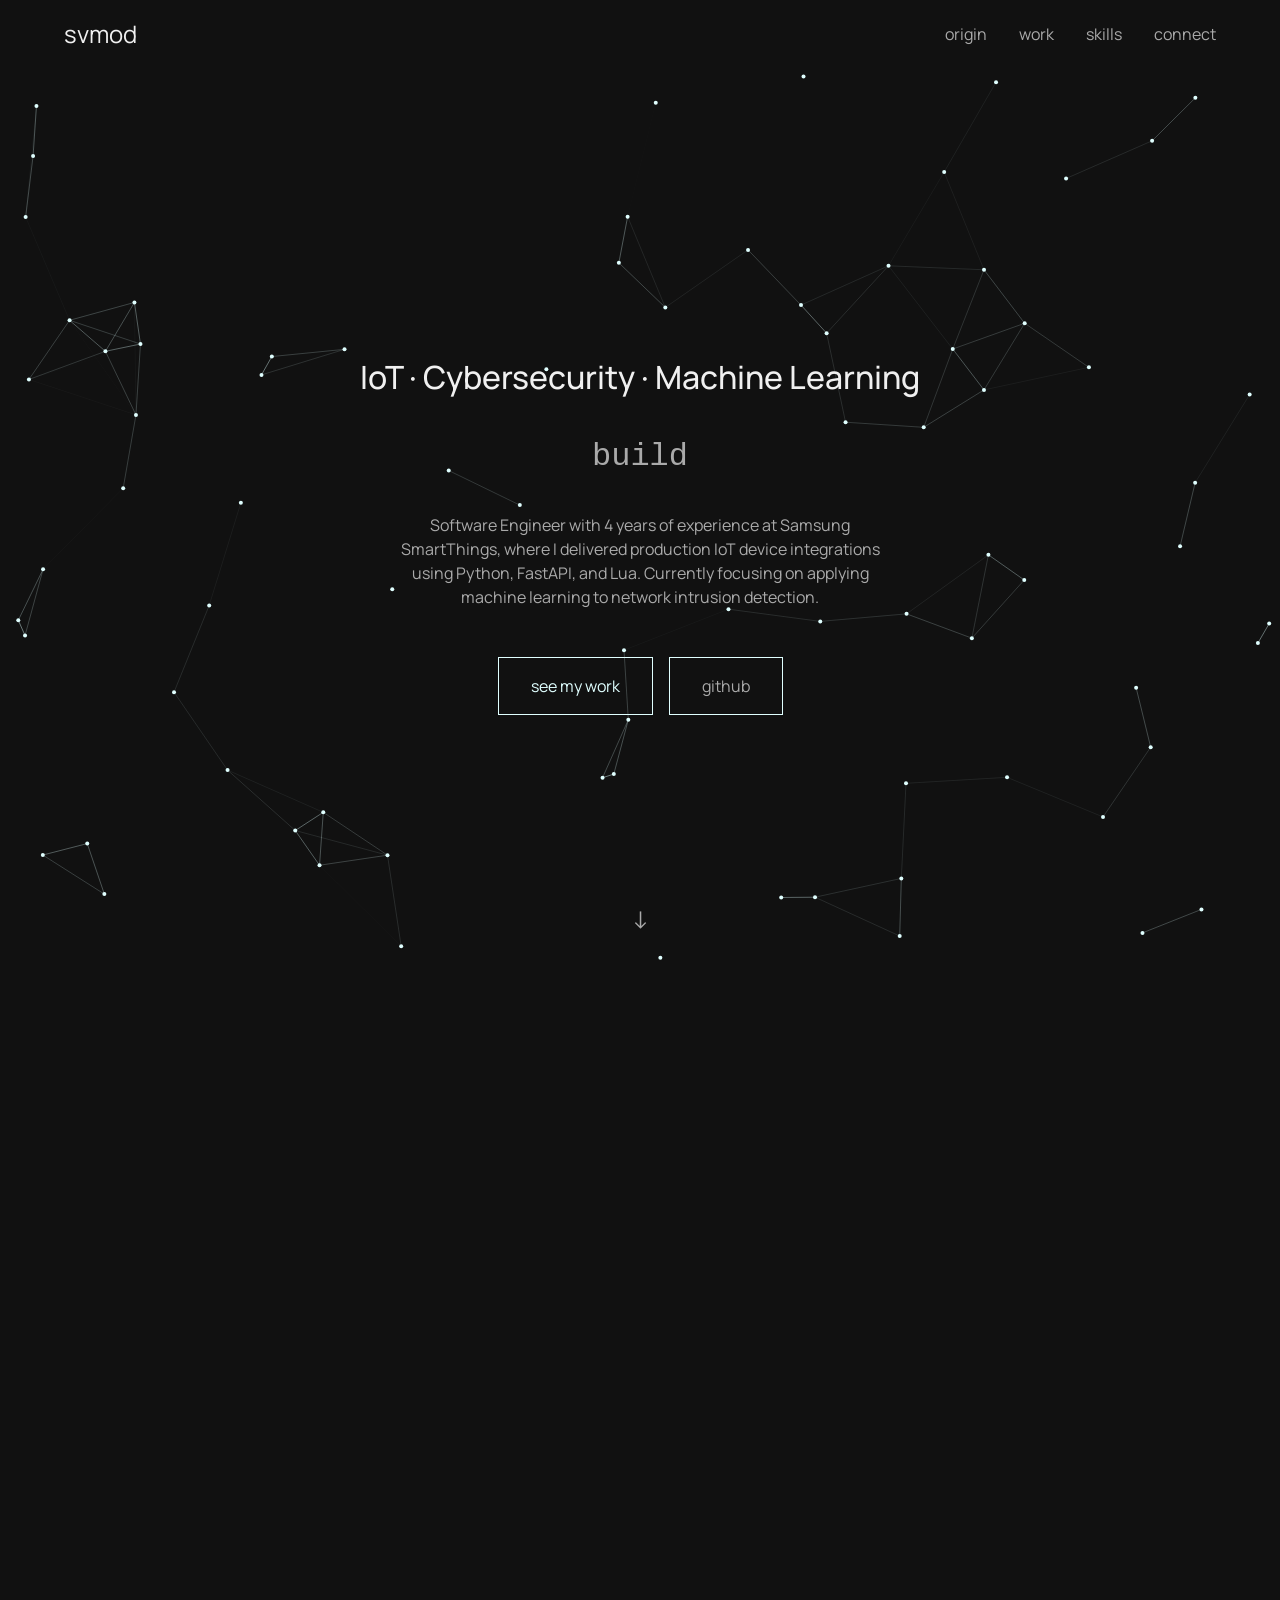
==== commit eb0a1fe6: "feat: add skills section" ====
--- a/docs/index.html
+++ b/docs/index.html
@@ -7,7 +7,7 @@
             http-equiv="Content-Security-Policy"
             content="default-src 'self'; form-action 'self' https://formspree.io; connect-src 'self' https://formspree.io"
         />
-        <title>Damian-Ziubiński - IoT · Cybersecurity · ML Engineer</title>
+        <title> - IoT · Cybersecurity · ML Engineer</title>
         <meta
             name="description"
             content="Software engineer with 5 years in IT. Production IoT integrations at Samsung SmartThings — Python, FastAPI, Lua Edge Drivers. Postgraduate studies in machine learning and cybersecurity."
@@ -20,7 +20,7 @@
         <meta property="og:url" content="https://svmod3.github.io/4ge/" />
         <meta
             property="og:title"
-            content="Damian-Ziubiński - IoT · Cybersecurity · ML "
+            content=" - IoT · Cybersecurity · ML "
         />
         <meta
             property="og:description"
@@ -49,14 +49,14 @@
             {
                 "@context": "https://schema.org",
                 "@type": "Person",
-                "name": "Damian Ziubiński",
+                "name": "",
                 "alternateName": "svmod",
                 "url": "https://svmod3.github.io/4ge/",
                 "jobTitle": "Software Engineer — IoT, Cybersecurity, ML",
                 "worksFor": { "@type": "Organization", "name": "Samsung" },
                 "sameAs": [
                     "https://github.com/svmod3",
-                    "https://www.linkedin.com/in/TWOJ-LINKEDIN/"
+                    "https://www.linkedin.com/in//"
                 ],
                 "knowsAbout": [
                     "IoT",
@@ -86,7 +86,7 @@
             <section id="origin" class="section-container">
                 <canvas id="origin-canvas" aria-hidden="true"> </canvas>
                 <div id="origin-container">
-                    <p class="origin-kicker">Damian Ziubiński</p>
+                    <p class="origin-kicker"></p>
                     <h1 class="origin-header">
                         IoT · Cybersecurity · Machine&nbsp;Learning
                     </h1>
@@ -293,6 +293,55 @@
                         </article>-->
                     </div>
                 </div>
+            </section>
+
+
+            <section id="skills" class="section-container">
+                <div class="section-content">
+                    <h2>
+                        <span class="section-prefix">03 </span> skills
+                    </h2>
+                    <div class="skills-grid">
+                        <div class="skills-group">
+                            <h3>IoT &amp; backend</h3>
+                            <p class="skills-context">
+                                Daily prodduction work at SmartThings
+                            </p>
+                            <ul>
+                                <li>Python, FastAPI</li>
+                                <li>Lua Edge Drivers</li>
+                                <li>REST APIs, device protocols</li>
+                                <li>Git, CI</li>
+                            </ul>
+                        </div>
+                        <div class="skills-group">
+                            <h3>Machine Learning</h3>
+                            <p class="skills-context">
+                                Postgraduate studies + applied project
+                            </p>
+
+                            <ul>
+                                <li>scikit-learn, Pandas, NumPy</li>
+                                <li>Classification, model evaluation</li>
+                                <li>Feature engineering</li>
+                                <li>Jupyter workflow</li>
+                            </ul>
+                        </div>
+                        <div class="skills-group">
+                            <h3>Cybersecurity</h3>
+                            <p class="skills-context">
+                                Postgraduate studies + network focus
+                            </p>
+                            <ul>
+                                <li>Network traffic analysis</li>
+                                <li>IDS concepts, attack taxonomies</li>
+                                <li>Secure development practices</li>
+                                <li>Linux</li>
+                            </ul>
+                        </div>
+                    </div>
+                </div>
+
             </section>
             <section id="connect" class="section-container">
                 <div id="connect-content" class="section-content">
--- a/docs/css/style.css
+++ b/docs/css/style.css
@@ -404,6 +404,50 @@
     color: var(--color-accent);
 }
 
+
+/* skills */
+
+.skills-grid{
+    display:grid;
+    grid-template-columns: repeat(auto-fir, minmax(260px, 1fr));
+    gap: var(--space-lg);
+}
+
+
+.skills-group{
+    background: var(--color-bg-raised);
+    border: 1px solid var(--color-border);
+    border-radius: 4px;
+    padding: var(--space-lg);
+    display: flex;
+    flex-direction: column;
+    gap: var(--space-sm);
+}
+
+.skills-group h3 {
+    color: var(--color-accent);
+}
+
+.skills-context {
+    color: var(--color-text-secondary);
+    font-size: var(--font-size-sm);
+    text-transform: uppercase;
+    letter-spacing: 0.1em;
+    margin-bottom: var(--space-sm);
+}
+
+.skills-group ul {
+    list-style: none;
+    display: flex;
+    flex-direction: column;
+    gap: var(--space-xs);
+}
+
+.skills-group ul li::before {
+    content: "— ";
+    color: var(--color-text-secondary);
+}
+
 #connect-grid {
     display: grid;
     grid-template-columns: 1fr 1fr;
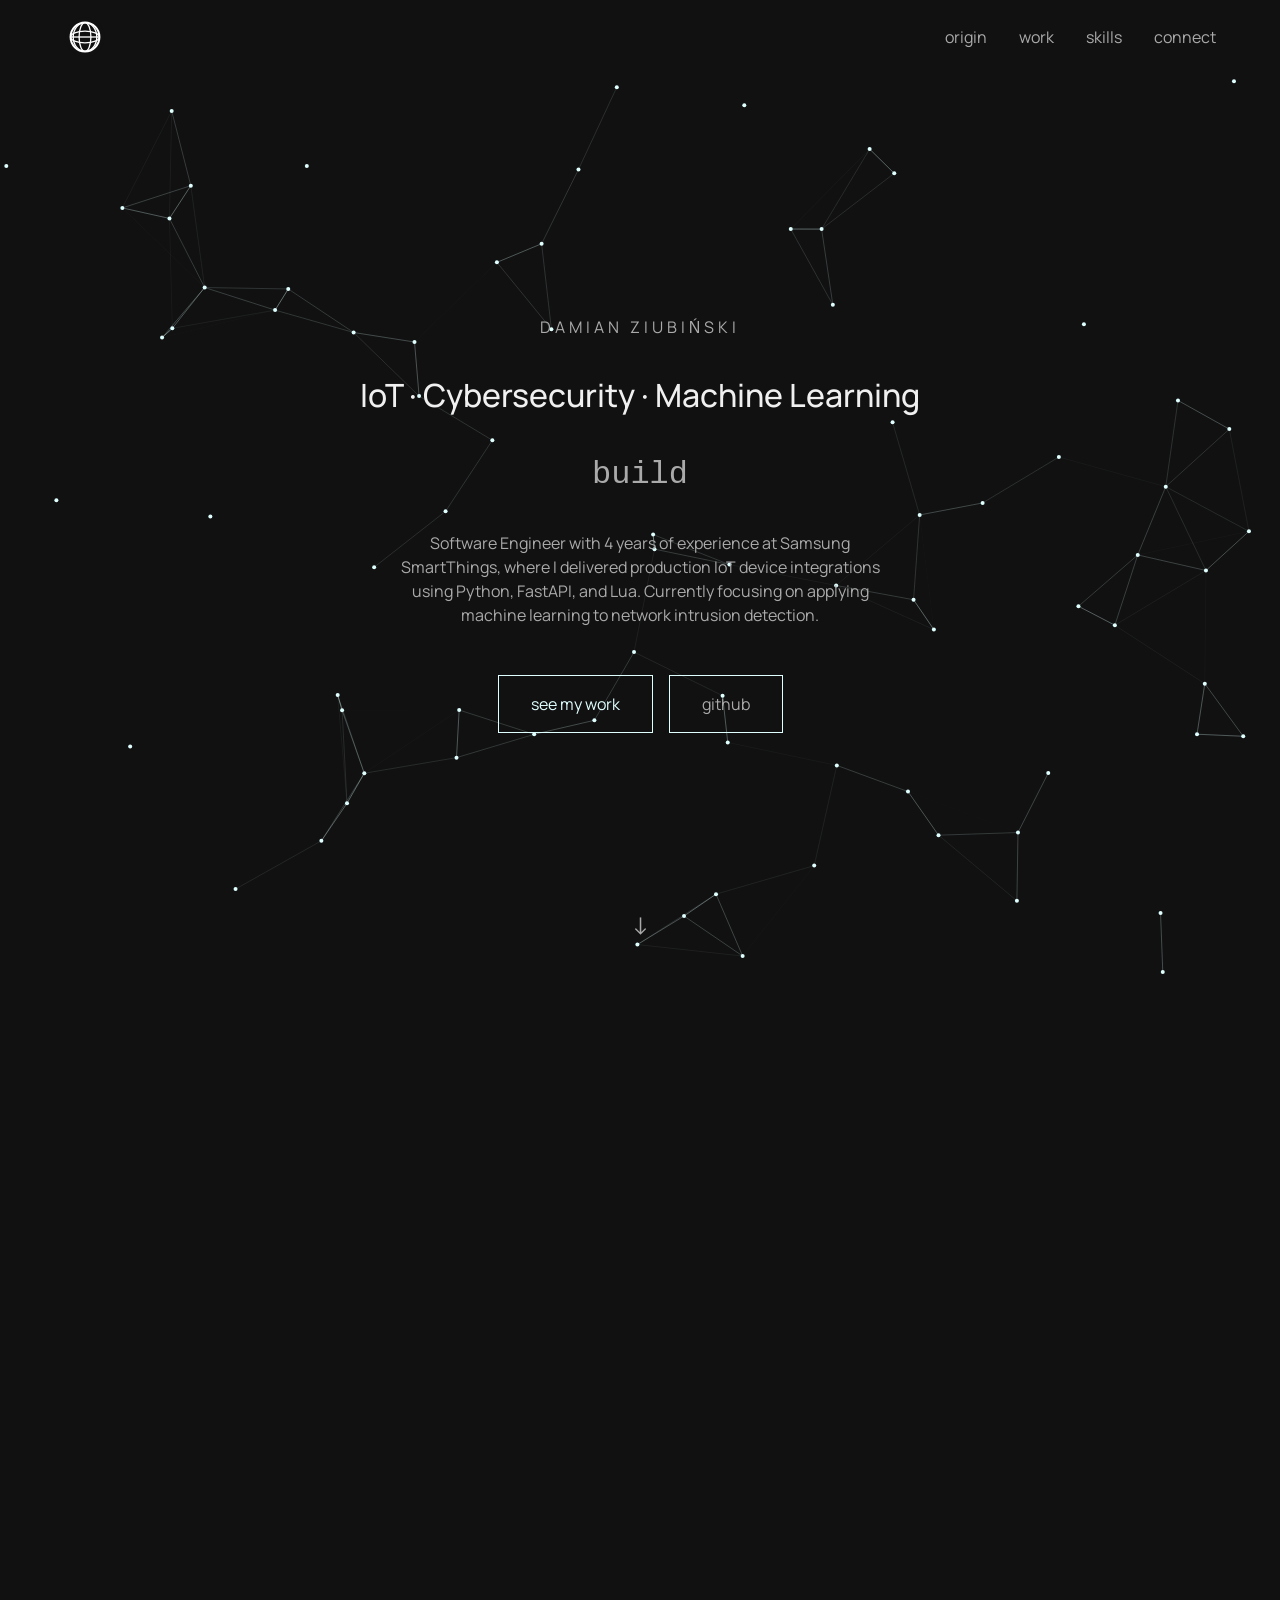
==== commit 94c1d8f8: "feat: contact section restyle, change logo, add favicon" ====
--- a/docs/index.html
+++ b/docs/index.html
@@ -7,7 +7,7 @@
             http-equiv="Content-Security-Policy"
             content="default-src 'self'; form-action 'self' https://formspree.io; connect-src 'self' https://formspree.io"
         />
-        <title> - IoT · Cybersecurity · ML Engineer</title>
+        <title>IoT · Cybersecurity · ML Engineer</title>
         <meta
             name="description"
             content="Software engineer with 5 years in IT. Production IoT integrations at Samsung SmartThings — Python, FastAPI, Lua Edge Drivers. Postgraduate studies in machine learning and cybersecurity."
@@ -20,12 +20,14 @@
         <meta property="og:url" content="https://svmod3.github.io/4ge/" />
         <meta
             property="og:title"
-            content=" - IoT · Cybersecurity · ML "
+            content=" Damian Ziubiński - IoT · Cybersecurity · ML "
         />
         <meta
             property="og:description"
             content="Production IoT at Samsung SmartThings. ML applied to network security."
         />
+        <link rel="icon" href="assets/img/favicon.svg" type="image/svg+xml">
+
 
         <link
             rel="preload"
@@ -49,7 +51,7 @@
             {
                 "@context": "https://schema.org",
                 "@type": "Person",
-                "name": "",
+                "name": "Damian Ziubiński",
                 "alternateName": "svmod",
                 "url": "https://svmod3.github.io/4ge/",
                 "jobTitle": "Software Engineer — IoT, Cybersecurity, ML",
@@ -71,7 +73,7 @@
     </head>
     <body>
         <header>
-            <a id="logo" class="logo" href="#">svmod</a>
+            <a id="logo" class="logo" href="#"><img src="assets/img/favicon.svg" class="logo" alt="logo"/></a>
             <nav id="menu" class="menu-style">
                 <ul id="menu-container" class="menu-container">
                     <li><a href="#origin">origin</a></li>
@@ -86,7 +88,7 @@
             <section id="origin" class="section-container">
                 <canvas id="origin-canvas" aria-hidden="true"> </canvas>
                 <div id="origin-container">
-                    <p class="origin-kicker"></p>
+                    <p class="origin-kicker">Damian Ziubiński</p>
                     <h1 class="origin-header">
                         IoT · Cybersecurity · Machine&nbsp;Learning
                     </h1>
@@ -181,10 +183,10 @@
                     <h2><span class="section-prefix">02</span> work</h2>
                     <div id="work-container" class="work-container">
                         <article class="work-article">
-                            <header class="work-article-header">
+                            <div class="work-article-header">
                                 <h3>Network Intrusion Detection</h3>
                                 <span class="work-status">in progress</span>
-                            </header>
+                            </div>
                             <p class="work-problem">
                                 Signature-based IDS misses novel attacks. Can a
                                 supervised model classify malicious network
@@ -241,9 +243,9 @@
                             >
                         </article>
                         <article class="work-article work-article--next">
-                            <header class="work-article-header">
+                            <div class="work-article-header">
                                 <h3>What's next</h3>
-                            </header>
+                            </div>
                             <p class="work-problem">
                                 Ideas queued at the Machine Learning × Network
                                 Security intersection — transitioning to Deep
@@ -348,22 +350,22 @@
                     <h2><span class="section-prefix">03</span> connect</h2>
                     <div id="connect-grid">
                         <address>
-                            <span id="contact-email">e-mail</span>
-                            <a
-                                href="github"
+                            <span id="contact-email"></span>
+                            <a
+                                href="https://github.com/svmod3/"
                                 target="_blank"
                                 rel="noreferrer noopener"
                                 >github</a
                             >
                             <a
-                                href="www.linkedin.com/user"
+                                href="www.linkedin.com/damianziubinski/"
                                 target="_blank"
                                 rel="noreferrer noopener"
                                 >linkedin</a
                             >
-                            <p><code>GPG</code></p>
+                            <!--<p><code>GPG</code></p>-->
                         </address>
-                        <form>
+                        <!--<form>
                             <label for="name-input">name</label>
                             <input id="name-input" type="text" />
                             <span id="name-error" class="form-error"></span>
@@ -381,7 +383,7 @@
                                 id="success-message"
                                 class="form-success"
                             ></span>
-                        </form>
+                        </form>-->
                     </div>
                 </div>
             </section>
--- a/docs/css/style.css
+++ b/docs/css/style.css
@@ -124,17 +124,40 @@
     color: var(--color-accent);
 }
 
+/* Logo */
 .logo {
-    color: var(--color-text);
+    display: flex;
+    align-items: center;
+    justify-content: center;
+    width: 42px;
+    height: 42px;
     text-decoration: none;
-    font-size: var(--font-size-lg);
-    transition: var(--transition-base);
     z-index: 10;
 }
 
-.logo:hover {
-    color: var(--color-accent);
-}
+.logo img {
+    width: 100%;
+    height: 100%;
+    object-fit: contain;
+    transition: transform 0.3s ease, filter 0.3s ease;
+    animation: spin 12s linear infinite;
+    transform-origin: center;
+}
+
+.logo:hover img {
+    transform: scale(1.1);
+    filter: drop-shadow(0 0 8px var(--color-accent));
+}
+
+@keyframes spin {
+    from {
+        transform: rotate(0deg);
+    }
+    to {
+        transform: rotate(360deg);
+    }
+}
+
 
 .section-container {
     position: relative;
@@ -346,10 +369,17 @@
 }
 
 .work-article-header {
-    display: flex;
-    justify-content: space-between;
-    align-items: baseline;
-    gap: var(--space-md);
+    gap: var(--space-sm);
+        top: 0;
+        display: flex;
+        justify-content: space-between;
+        align-items: center;
+        z-index: 10;
+        padding: var(--space-sm) var(--space-md);
+}
+
+.work-article-header h3{
+    display: block;
 }
 
 .work-status {
@@ -450,7 +480,7 @@
 
 #connect-grid {
     display: grid;
-    grid-template-columns: 1fr 1fr;
+    grid-template-columns: 1fr;
     gap: var(--space-xl);
 }
 
@@ -459,8 +489,9 @@
     flex-direction: column;
     font-style: normal;
     gap: var(--space-md);
-    border-right: 1px solid rgba(224, 255, 255, 0.08);
-    padding-right: var(--space-xl);
+    /*border-right: 1px solid rgba(224, 255, 255, 0.08);
+    padding-right: var(--space-xl);*/
+    text-align: center;
 }
 
 address a {
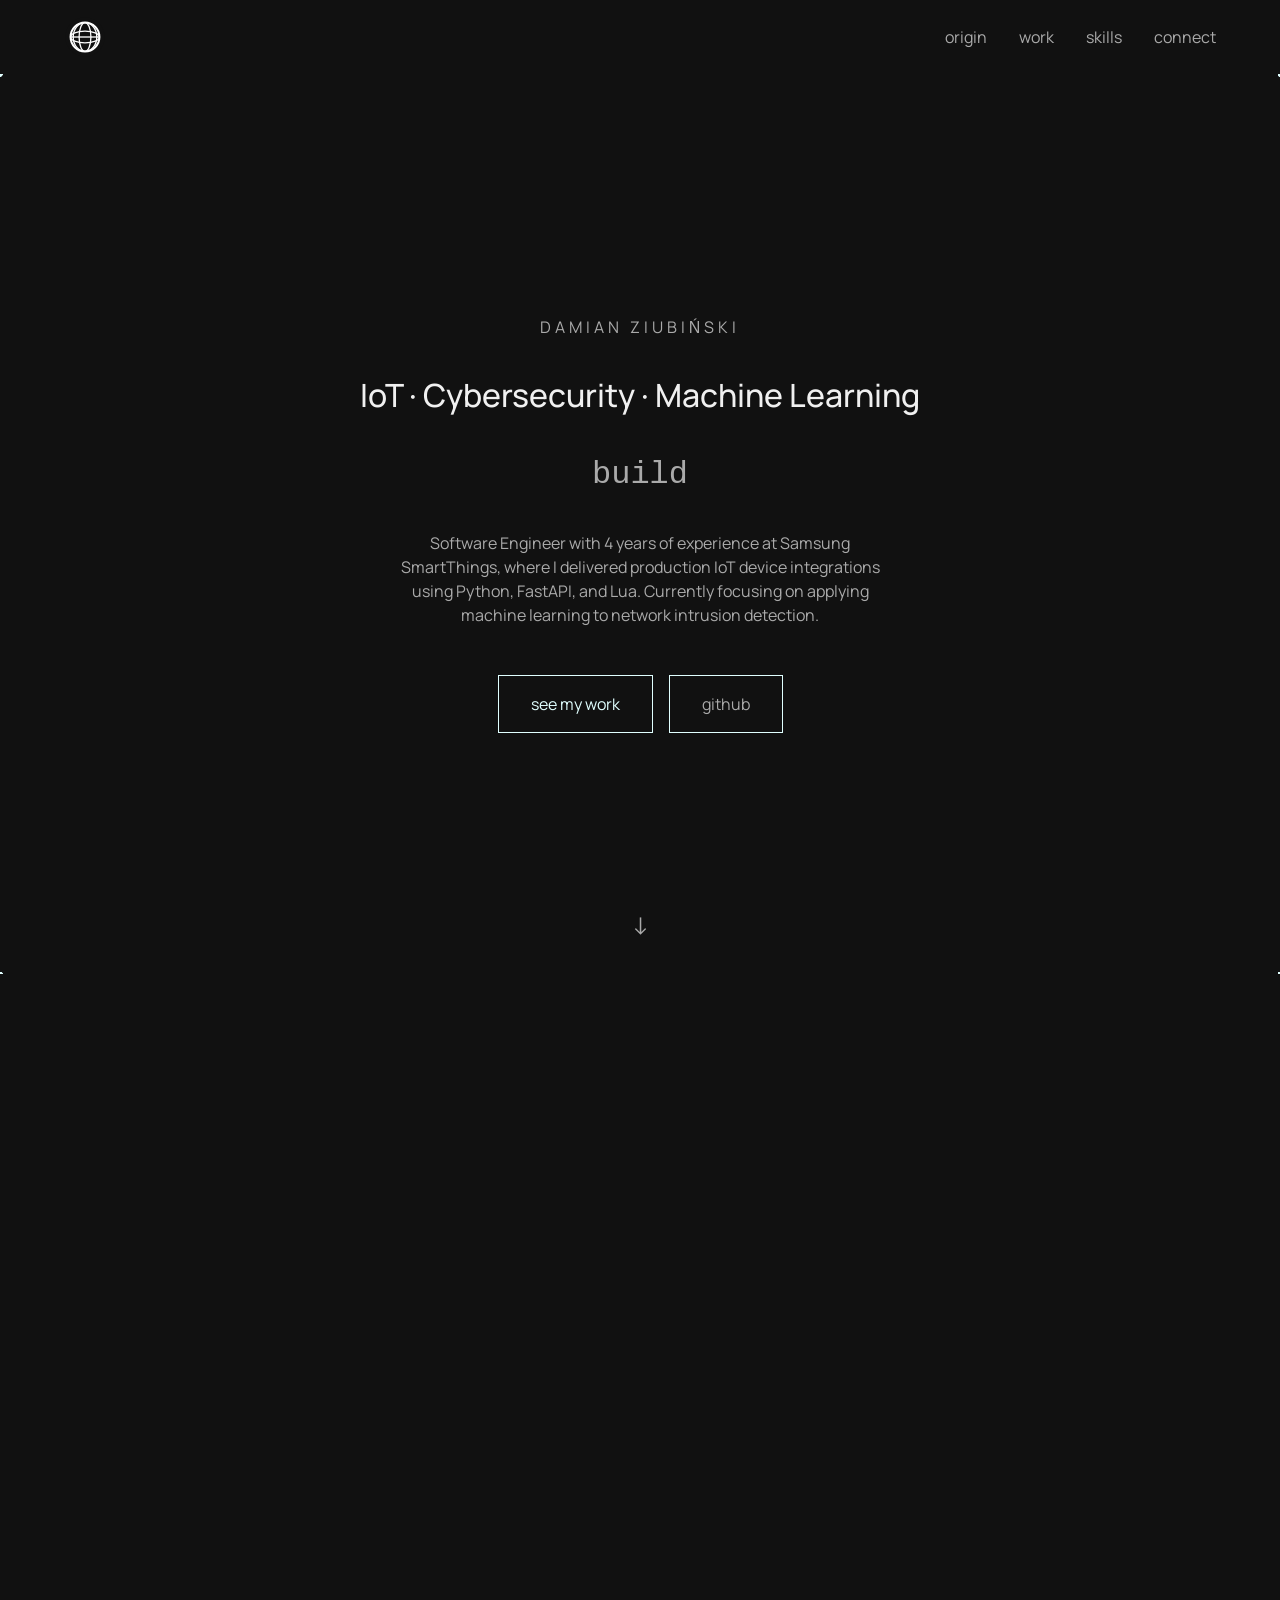
==== commit b7ace798: "feat: add correct conatct links" ====
--- a/docs/index.html
+++ b/docs/index.html
@@ -358,7 +358,7 @@
                                 >github</a
                             >
                             <a
-                                href="www.linkedin.com/damianziubinski/"
+                                href="https://www.linkedin.com/in/damianziubinski/"
                                 target="_blank"
                                 rel="noreferrer noopener"
                                 >linkedin</a
